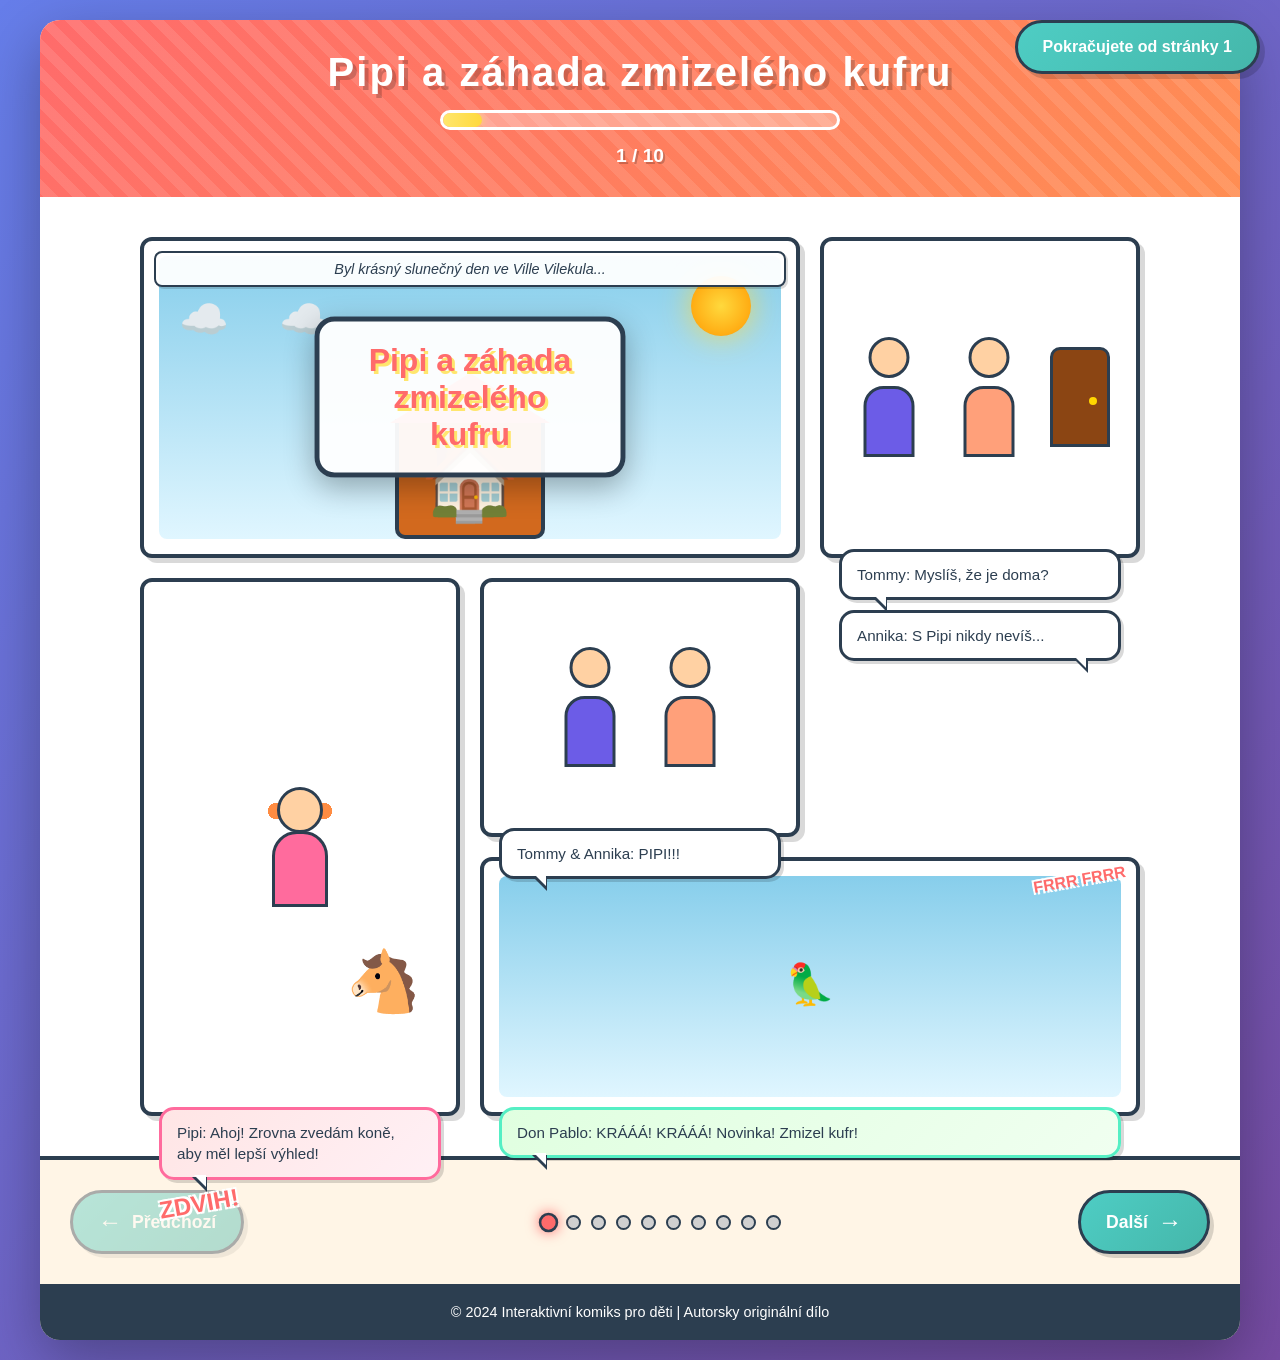
==== episode-01.html @ b70fe783 "Vytvoření landing page s výpisem epizod Změny: - Přejmenován index.html → episode-01.html (první epi" ====
<!DOCTYPE html>
<html lang="cs">
<head>
    <meta charset="UTF-8">
    <meta name="viewport" content="width=device-width, initial-scale=1.0">
    <title>Pipi a záhada zmizelého kufru - Interaktivní komiks</title>
    <link rel="stylesheet" href="styles.css">
</head>
<body>
    <div class="comic-container">
        <!-- Hlavička -->
        <header class="comic-header">
            <h1 class="comic-title">Pipi a záhada zmizelého kufru</h1>
            <div class="progress-bar">
                <div class="progress-fill" id="progressBar"></div>
            </div>
            <p class="page-counter"><span id="currentPage">1</span> / <span id="totalPages">10</span></p>
        </header>

        <!-- Stránky komiksu -->
        <div class="comic-pages" id="comicPages">

            <!-- Stránka 1: Úvod -->
            <div class="page active" data-page="1">
                <div class="panel-grid">
                    <div class="panel panel-large">
                        <div class="scene villa-exterior">
                            <div class="title-overlay">
                                <h2>Pipi a záhada zmizelého kufru</h2>
                            </div>
                            <div class="villa"></div>
                            <div class="sun"></div>
                            <div class="clouds"></div>
                        </div>
                        <div class="caption">Byl krásný slunečný den ve Ville Vilekula...</div>
                    </div>

                    <div class="panel">
                        <div class="scene">
                            <div class="character tommy"></div>
                            <div class="character annika"></div>
                            <div class="door"></div>
                        </div>
                        <div class="speech-bubble left">Tommy: Myslíš, že je doma?</div>
                        <div class="speech-bubble right">Annika: S Pipi nikdy nevíš...</div>
                    </div>

                    <div class="panel panel-tall">
                        <div class="scene">
                            <div class="character pipi lifting-horse"></div>
                            <div class="horse elevated"></div>
                        </div>
                        <div class="speech-bubble pipi-bubble">Pipi: Ahoj! Zrovna zvedám koně, aby měl lepší výhled!</div>
                        <div class="sound-effect">ZDVIH!</div>
                    </div>

                    <div class="panel">
                        <div class="scene">
                            <div class="character tommy shocked"></div>
                            <div class="character annika shocked"></div>
                        </div>
                        <div class="speech-bubble">Tommy & Annika: PIPI!!!</div>
                    </div>

                    <div class="panel panel-wide">
                        <div class="scene sky">
                            <div class="character parrot flying"></div>
                        </div>
                        <div class="speech-bubble parrot-bubble">Don Pablo: KRÁÁÁ! KRÁÁÁ! Novinka! Zmizel kufr!</div>
                        <div class="sound-effect flutter">FRRR FRRR</div>
                    </div>
                </div>
            </div>

            <!-- Stránka 2: Problém -->
            <div class="page" data-page="2">
                <div class="panel-grid">
                    <div class="panel panel-wide">
                        <div class="scene town-hall">
                            <div class="character inspector angry"></div>
                            <div class="briefcase missing"></div>
                        </div>
                        <div class="speech-bubble inspector-bubble">Inspektor Klumpr: Můj kufr s Velmi Důležitými Povoleními ZMIZEL!</div>
                    </div>

                    <div class="panel">
                        <div class="scene">
                            <div class="character inspector pointing"></div>
                        </div>
                        <div class="speech-bubble thought">Určitě za tím stojí TA dívka...</div>
                    </div>

                    <div class="panel">
                        <div class="scene">
                            <div class="character pipi innocent"></div>
                        </div>
                        <div class="speech-bubble pipi-bubble">Pipi: Já? To by mě nenapadlo! ...Ačkoli...</div>
                    </div>

                    <div class="panel panel-large">
                        <div class="scene">
                            <div class="character pipi determined"></div>
                            <div class="character tommy"></div>
                            <div class="character annika"></div>
                        </div>
                        <div class="speech-bubble pipi-bubble">Pomůžeme vám ho najít! Že ano, Tommy a Annika?</div>
                    </div>

                    <div class="panel">
                        <div class="scene">
                            <div class="character inspector worried"></div>
                        </div>
                        <div class="speech-bubble">To mě nějak neuklidňuje...</div>
                        <div class="sound-effect">vzdech</div>
                    </div>
                </div>
            </div>

            <!-- Stránka 3: Začátek pátrání -->
            <div class="page" data-page="3">
                <div class="panel-grid">
                    <div class="panel panel-wide">
                        <div class="scene street">
                            <div class="character pipi detective"></div>
                            <div class="character tommy"></div>
                            <div class="character annika"></div>
                        </div>
                        <div class="caption">Detektivní trio vyráží na pátrání...</div>
                    </div>

                    <div class="panel">
                        <div class="scene">
                            <div class="footprint fish-shaped"></div>
                        </div>
                        <div class="speech-bubble">Pipi: Podívejte! Stopa ve tvaru rybí kosti!</div>
                    </div>

                    <div class="panel">
                        <div class="scene">
                            <div class="character tommy confused"></div>
                        </div>
                        <div class="speech-bubble">Tommy: To je asi otisk z boty rybáře...</div>
                    </div>

                    <div class="panel">
                        <div class="scene neighbor-window">
                            <div class="character neighbor"></div>
                        </div>
                        <div class="speech-bubble">Soused: Viděl jsem podezřelou kočku...</div>
                    </div>

                    <div class="panel panel-tall">
                        <div class="scene">
                            <div class="character pipi thinking"></div>
                        </div>
                        <div class="speech-bubble pipi-bubble thought">Hmm... Kočka? To musíme prozkoumat!</div>
                    </div>
                </div>
            </div>

            <!-- Stránka 4: Absurdní situace #1 -->
            <div class="page" data-page="4">
                <div class="panel-grid">
                    <div class="panel panel-large">
                        <div class="scene harbor">
                            <div class="character pipi super-strong"></div>
                            <div class="ship floating"></div>
                        </div>
                        <div class="speech-bubble pipi-bubble">Zkrátíme si cestu přes přístav!</div>
                        <div class="sound-effect huge">ZVEEEEEDDDDD!</div>
                    </div>

                    <div class="panel">
                        <div class="scene">
                            <div class="character tommy dizzy"></div>
                        </div>
                        <div class="speech-bubble">Tommy: Pipi... to je PARNÍK!</div>
                    </div>

                    <div class="panel">
                        <div class="scene">
                            <div class="character annika scared"></div>
                        </div>
                        <div class="speech-bubble">Annika: A je TĚŽKÝ!</div>
                    </div>

                    <div class="panel panel-wide">
                        <div class="scene">
                            <div class="character pipi carrying-ship"></div>
                            <div class="ship moved"></div>
                        </div>
                        <div class="speech-bubble pipi-bubble">Ach, to je legrace! Vážně lehký!</div>
                    </div>

                    <div class="panel">
                        <div class="scene">
                            <div class="crowd shocked"></div>
                        </div>
                        <div class="sound-effect">ÚŽAS!</div>
                    </div>
                </div>
            </div>

            <!-- Stránka 5: Absurdní situace #2 -->
            <div class="page" data-page="5">
                <div class="panel-grid">
                    <div class="panel panel-wide">
                        <div class="scene old-workshop">
                            <div class="door-frame"></div>
                        </div>
                        <div class="caption">U staré dílny...</div>
                    </div>

                    <div class="panel">
                        <div class="scene">
                            <div class="character pipi leaning"></div>
                            <div class="door solid"></div>
                        </div>
                        <div class="speech-bubble pipi-bubble">Jen se trochu opřu...</div>
                    </div>

                    <div class="panel panel-tall">
                        <div class="scene">
                            <div class="door broken"></div>
                        </div>
                        <div class="sound-effect massive">TŘÁÁÁSK!</div>
                    </div>

                    <div class="panel">
                        <div class="scene">
                            <div class="character pipi oops"></div>
                        </div>
                        <div class="speech-bubble pipi-bubble">Ouha... Možná jsem se opřela moc...</div>
                    </div>

                    <div class="panel">
                        <div class="scene inside-workshop">
                            <div class="old-items"></div>
                        </div>
                        <div class="caption">Ale žádný kufr tam nebyl...</div>
                    </div>
                </div>
            </div>

            <!-- Stránka 6: Don Pablo dramatizuje -->
            <div class="page" data-page="6">
                <div class="panel-grid">
                    <div class="panel panel-large">
                        <div class="scene street-lamp">
                            <div class="character parrot on-lamp"></div>
                            <div class="lamp-post"></div>
                        </div>
                        <div class="speech-bubble parrot-bubble">KRÁÁÁ! Vidím ho! Kufr se pohybuje SÁM!</div>
                    </div>

                    <div class="panel">
                        <div class="scene">
                            <div class="character pipi excited"></div>
                        </div>
                        <div class="speech-bubble pipi-bubble">Kde, kde?!</div>
                    </div>

                    <div class="panel panel-tall">
                        <div class="scene">
                            <div class="character parrot falling"></div>
                        </div>
                        <div class="speech-bubble parrot-bubble">Ááááá! Padááááám!</div>
                        <div class="sound-effect">PLÁC!</div>
                    </div>

                    <div class="panel">
                        <div class="scene">
                            <div class="character pipi catching"></div>
                            <div class="character parrot caught"></div>
                        </div>
                        <div class="speech-bubble pipi-bubble">Mám tě!</div>
                    </div>

                    <div class="panel">
                        <div class="scene">
                            <div class="character parrot dizzy"></div>
                        </div>
                        <div class="speech-bubble parrot-bubble">Tamhle... u pekárny...</div>
                    </div>
                </div>
            </div>

            <!-- Stránka 7: U pekárny -->
            <div class="page" data-page="7">
                <div class="panel-grid">
                    <div class="panel panel-wide">
                        <div class="scene bakery-exterior">
                            <div class="bakery-sign"></div>
                        </div>
                        <div class="caption">Pekárna na rohu náměstí...</div>
                    </div>

                    <div class="panel">
                        <div class="scene">
                            <div class="character pipi sneaking"></div>
                            <div class="character tommy"></div>
                            <div class="character annika"></div>
                        </div>
                        <div class="speech-bubble pipi-bubble whisper">Tiše... sledujeme stopu...</div>
                    </div>

                    <div class="panel panel-large">
                        <div class="scene behind-bakery">
                            <div class="briefcase hidden"></div>
                            <div class="character cat sitting"></div>
                        </div>
                        <div class="caption">A pak to uviděli...</div>
                    </div>

                    <div class="panel">
                        <div class="scene">
                            <div class="character tommy pointing"></div>
                        </div>
                        <div class="speech-bubble">Tommy: TEN KUFR!</div>
                    </div>

                    <div class="panel">
                        <div class="scene">
                            <div class="character cat licking"></div>
                            <div class="briefcase"></div>
                        </div>
                        <div class="speech-bubble">Annika: A ta kočka ho... olizuje?</div>
                    </div>
                </div>
            </div>

            <!-- Stránka 8: Zvrat - řešení záhady -->
            <div class="page" data-page="8">
                <div class="panel-grid">
                    <div class="panel panel-wide">
                        <div class="scene">
                            <div class="character pipi detective-hat"></div>
                            <div class="character cat"></div>
                            <div class="briefcase open"></div>
                        </div>
                        <div class="speech-bubble pipi-bubble">Aha! V kufru je levandulová esence!</div>
                    </div>

                    <div class="panel">
                        <div class="scene">
                            <div class="character cat happy"></div>
                        </div>
                        <div class="speech-bubble">Mňau! ♥</div>
                    </div>

                    <div class="panel">
                        <div class="scene">
                            <div class="character annika understanding"></div>
                        </div>
                        <div class="speech-bubble">Annika: Kočky milují levanduli!</div>
                    </div>

                    <div class="panel panel-large">
                        <div class="scene">
                            <div class="character tommy"></div>
                            <div class="character cat dragging"></div>
                            <div class="drag-marks"></div>
                        </div>
                        <div class="speech-bubble">Tommy: Proto kufr odtáhla až sem!</div>
                    </div>

                    <div class="panel">
                        <div class="scene">
                            <div class="character pipi victorious"></div>
                        </div>
                        <div class="speech-bubble pipi-bubble">Záhada vyřešena!</div>
                        <div class="sound-effect">HURÁ!</div>
                    </div>
                </div>
            </div>

            <!-- Stránka 9: Finále - podmínka -->
            <div class="page" data-page="9">
                <div class="panel-grid">
                    <div class="panel panel-large">
                        <div class="scene town-hall">
                            <div class="character inspector relieved"></div>
                            <div class="briefcase returned"></div>
                        </div>
                        <div class="speech-bubble inspector-bubble">Můj kufr! Děkuji vám!</div>
                    </div>

                    <div class="panel">
                        <div class="scene">
                            <div class="character pipi sly"></div>
                        </div>
                        <div class="speech-bubble pipi-bubble">Počkejte... mám podmínku!</div>
                    </div>

                    <div class="panel panel-wide">
                        <div class="scene">
                            <div class="character inspector nervous"></div>
                        </div>
                        <div class="speech-bubble inspector-bubble worried">Ja-jakou podmínku?</div>
                    </div>

                    <div class="panel">
                        <div class="scene">
                            <div class="character pipi determined"></div>
                        </div>
                        <div class="speech-bubble pipi-bubble">Všechna ta povolení nesmí zakazovat dobrodružství dětí!</div>
                    </div>

                    <div class="panel">
                        <div class="scene">
                            <div class="character inspector thinking"></div>
                        </div>
                        <div class="speech-bubble thought">Nebo by možná zvedla i MĚ...</div>
                    </div>

                    <div class="panel panel-tall">
                        <div class="scene">
                            <div class="character inspector signing"></div>
                            <div class="document"></div>
                        </div>
                        <div class="speech-bubble inspector-bubble">Dobře, dobře... podepíšu!</div>
                        <div class="sound-effect">ŠKRT ŠKRT</div>
                    </div>
                </div>
            </div>

            <!-- Stránka 10: Epilog -->
            <div class="page" data-page="10">
                <div class="panel-grid">
                    <div class="panel panel-large">
                        <div class="scene sunset villa">
                            <div class="villa silhouette"></div>
                            <div class="sunset-sky"></div>
                        </div>
                        <div class="caption">Večer u Villy Vilekula...</div>
                    </div>

                    <div class="panel panel-wide">
                        <div class="scene villa-yard">
                            <div class="character pipi happy"></div>
                            <div class="character tommy waving"></div>
                            <div class="character annika waving"></div>
                        </div>
                        <div class="speech-bubble">Tommy & Annika: Nashledanou, Pipi!</div>
                    </div>

                    <div class="panel">
                        <div class="scene">
                            <div class="character pipi talking-to-horse"></div>
                            <div class="horse"></div>
                        </div>
                        <div class="speech-bubble pipi-bubble">Zítra půjdeme na střechu sledovat červánky, ano?</div>
                    </div>

                    <div class="panel">
                        <div class="scene">
                            <div class="horse nodding"></div>
                        </div>
                        <div class="speech-bubble">Hihhihi!</div>
                    </div>

                    <div class="panel">
                        <div class="scene">
                            <div class="character parrot refusing"></div>
                        </div>
                        <div class="speech-bubble parrot-bubble">KRÁÁÁ! Já ne! Mám strach z výšek!</div>
                    </div>

                    <div class="panel panel-wide">
                        <div class="scene final">
                            <div class="the-end">KONEC</div>
                            <div class="stars"></div>
                        </div>
                    </div>
                </div>
            </div>

        </div>

        <!-- Navigace -->
        <div class="comic-navigation">
            <button id="prevBtn" class="nav-button" disabled>
                <span class="arrow">←</span>
                <span class="label">Předchozí</span>
            </button>

            <div class="page-dots" id="pageDots"></div>

            <button id="nextBtn" class="nav-button">
                <span class="label">Další</span>
                <span class="arrow">→</span>
            </button>
        </div>

        <!-- Footer -->
        <footer class="comic-footer">
            <p>© 2024 Interaktivní komiks pro děti | Autorsky originální dílo</p>
        </footer>
    </div>

    <script src="script.js"></script>
</body>
</html>
---- styles.css ----
/* ========================================
   GLOBÁLNÍ STYLY
   ======================================== */

* {
    margin: 0;
    padding: 0;
    box-sizing: border-box;
}

:root {
    /* Barevná paleta - teplé, dětské, vintage barvy */
    --primary-color: #FF6B6B;
    --secondary-color: #4ECDC4;
    --accent-color: #FFE66D;
    --background-color: #FFF5E6;
    --panel-bg: #FFFFFF;
    --text-color: #2C3E50;
    --shadow-color: rgba(0, 0, 0, 0.15);

    /* Barvy postav */
    --pipi-hair: #FF8C42;
    --pipi-dress: #FF6B9D;
    --pipi-socks: #4ECDC4;
    --tommy-shirt: #6C5CE7;
    --annika-dress: #FFA07A;
    --inspector-suit: #34495E;
    --parrot-green: #55EFC4;
    --parrot-red: #FF6B6B;

    /* Rozměry */
    --panel-border: 4px;
    --border-radius: 12px;
}

body {
    font-family: 'Comic Sans MS', 'Chalkboard SE', 'Comic Neue', cursive, sans-serif;
    background: linear-gradient(135deg, #667eea 0%, #764ba2 100%);
    color: var(--text-color);
    min-height: 100vh;
    padding: 20px;
    overflow-x: hidden;
}

/* ========================================
   HLAVNÍ KONTEJNER
   ======================================== */

.comic-container {
    max-width: 1200px;
    margin: 0 auto;
    background: var(--background-color);
    border-radius: 20px;
    box-shadow: 0 20px 60px rgba(0, 0, 0, 0.3);
    overflow: hidden;
}

/* ========================================
   HLAVIČKA
   ======================================== */

.comic-header {
    background: linear-gradient(135deg, var(--primary-color) 0%, #FF8E53 100%);
    padding: 30px 20px;
    text-align: center;
    position: relative;
    overflow: hidden;
}

.comic-header::before {
    content: '';
    position: absolute;
    top: -50%;
    left: -50%;
    width: 200%;
    height: 200%;
    background: repeating-linear-gradient(
        45deg,
        transparent,
        transparent 10px,
        rgba(255, 255, 255, 0.1) 10px,
        rgba(255, 255, 255, 0.1) 20px
    );
    animation: slide 20s linear infinite;
}

@keyframes slide {
    0% { transform: translate(0, 0); }
    100% { transform: translate(50px, 50px); }
}

.comic-title {
    font-size: 2.5rem;
    color: white;
    text-shadow: 4px 4px 0 rgba(0, 0, 0, 0.2);
    margin-bottom: 15px;
    position: relative;
    z-index: 1;
    letter-spacing: 2px;
}

.progress-bar {
    width: 80%;
    max-width: 400px;
    height: 20px;
    background: rgba(255, 255, 255, 0.3);
    border-radius: 10px;
    margin: 15px auto;
    overflow: hidden;
    position: relative;
    z-index: 1;
    border: 3px solid white;
}

.progress-fill {
    height: 100%;
    background: linear-gradient(90deg, var(--accent-color) 0%, #FFD93D 100%);
    border-radius: 10px;
    transition: width 0.5s ease;
    box-shadow: 0 0 10px rgba(255, 230, 109, 0.8);
}

.page-counter {
    color: white;
    font-size: 1.2rem;
    font-weight: bold;
    position: relative;
    z-index: 1;
    text-shadow: 2px 2px 0 rgba(0, 0, 0, 0.2);
}

/* ========================================
   STRÁNKY KOMIKSU
   ======================================== */

.comic-pages {
    position: relative;
    min-height: 600px;
    background: white;
}

.page {
    display: none;
    padding: 40px 20px;
    animation: fadeIn 0.5s ease;
}

.page.active {
    display: block;
}

@keyframes fadeIn {
    from {
        opacity: 0;
        transform: translateY(20px);
    }
    to {
        opacity: 1;
        transform: translateY(0);
    }
}

/* ========================================
   PANELY
   ======================================== */

.panel-grid {
    display: grid;
    grid-template-columns: repeat(auto-fit, minmax(250px, 1fr));
    gap: 20px;
    max-width: 1000px;
    margin: 0 auto;
}

.panel {
    background: var(--panel-bg);
    border: var(--panel-border) solid var(--text-color);
    border-radius: var(--border-radius);
    padding: 15px;
    position: relative;
    min-height: 200px;
    box-shadow: 5px 5px 0 var(--shadow-color);
    transition: transform 0.3s ease, box-shadow 0.3s ease;
}

.panel:hover {
    transform: translateY(-5px);
    box-shadow: 8px 8px 0 var(--shadow-color);
}

.panel-large {
    grid-column: span 2;
}

.panel-wide {
    grid-column: span 2;
    min-height: 150px;
}

.panel-tall {
    grid-row: span 2;
    min-height: 400px;
}

/* ========================================
   SCÉNY
   ======================================== */

/* Z-INDEX HIERARCHIE:
   - .scene (pozadí): z-index: 1
   - Objekty (.villa, .horse, .briefcase, atd.): z-index: 5
   - .character (postavy): z-index: 5
   - .speech-bubble (bubliny): z-index: 10
   - .caption (titulky): z-index: 15
   - .sound-effect (zvukové efekty): z-index: 20
   - .title-overlay (nadpisy): z-index: 10
*/

.scene {
    width: 100%;
    height: 100%;
    min-height: 150px;
    position: relative;
    display: flex;
    align-items: center;
    justify-content: center;
    overflow: hidden;
    border-radius: 8px;
    z-index: 1;
}

/* Všechny přímé potomky scény (objekty) mají vyšší z-index než pozadí */
.scene > * {
    position: relative;
    z-index: 5;
}

/* Pozadí scén */
.villa-exterior {
    background: linear-gradient(180deg, #87CEEB 0%, #E0F6FF 100%);
}

.town-hall {
    background: linear-gradient(180deg, #D4A574 0%, #F5DEB3 100%);
}

.street {
    background: linear-gradient(180deg, #87CEEB 0%, #C8C8C8 70%);
}

.harbor {
    background: linear-gradient(180deg, #4A90E2 0%, #357ABD 100%);
}

.old-workshop {
    background: linear-gradient(180deg, #8B7355 0%, #D2B48C 100%);
}

.bakery-exterior {
    background: linear-gradient(180deg, #FFE5B4 0%, #FFDAB9 100%);
}

.behind-bakery {
    background: linear-gradient(180deg, #90EE90 0%, #8FBC8F 100%);
}

.sunset.villa {
    background: linear-gradient(180deg, #FF6B6B 0%, #FFE66D 50%, #4ECDC4 100%);
}

.villa-yard {
    background: linear-gradient(180deg, #98D8C8 0%, #6BCF7F 100%);
}

.sky {
    background: linear-gradient(180deg, #87CEEB 0%, #E0F6FF 100%);
}

.neighbor-window {
    background: linear-gradient(180deg, #F5DEB3 0%, #DEB887 100%);
    position: relative;
}

.neighbor-window::before {
    content: '';
    position: absolute;
    top: 50%;
    left: 50%;
    transform: translate(-50%, -50%);
    width: 80%;
    height: 70%;
    background: #87CEEB;
    border: 6px solid #8B4513;
    border-radius: 8px;
    box-shadow: inset 0 0 20px rgba(0, 0, 0, 0.2);
}

.neighbor-window::after {
    content: '';
    position: absolute;
    top: 50%;
    left: 50%;
    transform: translate(-50%, -50%);
    width: 80%;
    height: 3px;
    background: #8B4513;
    z-index: 2;
}

.final {
    background: linear-gradient(135deg, #667eea 0%, #764ba2 100%);
}

/* ========================================
   POSTAVY (CSS ilustrace)
   ======================================== */

.character {
    position: relative;
    width: 80px;
    height: 120px;
    margin: 10px;
    z-index: 5;
}

/* PIPI */
.character.pipi::before {
    content: '';
    position: absolute;
    bottom: 0;
    left: 50%;
    transform: translateX(-50%);
    width: 50px;
    height: 70px;
    background: var(--pipi-dress);
    border-radius: 25px 25px 0 0;
    border: 3px solid var(--text-color);
}

.character.pipi::after {
    content: '';
    position: absolute;
    top: 0;
    left: 50%;
    transform: translateX(-50%);
    width: 40px;
    height: 40px;
    background: #FFD1A3;
    border-radius: 50%;
    border: 3px solid var(--text-color);
}

/* Pipi vlasy (copy) */
.character.pipi {
    background:
        radial-gradient(circle at 20% 20%, var(--pipi-hair) 8px, transparent 8px),
        radial-gradient(circle at 80% 20%, var(--pipi-hair) 8px, transparent 8px);
    background-repeat: no-repeat;
}

/* Tommy */
.character.tommy::before {
    content: '';
    position: absolute;
    bottom: 0;
    left: 50%;
    transform: translateX(-50%);
    width: 45px;
    height: 65px;
    background: var(--tommy-shirt);
    border-radius: 20px 20px 0 0;
    border: 3px solid var(--text-color);
}

.character.tommy::after {
    content: '';
    position: absolute;
    top: 0;
    left: 50%;
    transform: translateX(-50%);
    width: 35px;
    height: 35px;
    background: #FFD1A3;
    border-radius: 50%;
    border: 3px solid var(--text-color);
}

/* Annika */
.character.annika::before {
    content: '';
    position: absolute;
    bottom: 0;
    left: 50%;
    transform: translateX(-50%);
    width: 45px;
    height: 65px;
    background: var(--annika-dress);
    border-radius: 20px 20px 0 0;
    border: 3px solid var(--text-color);
}

.character.annika::after {
    content: '';
    position: absolute;
    top: 0;
    left: 50%;
    transform: translateX(-50%);
    width: 35px;
    height: 35px;
    background: #FFD1A3;
    border-radius: 50%;
    border: 3px solid var(--text-color);
}

/* Inspektor */
.character.inspector::before {
    content: '';
    position: absolute;
    bottom: 0;
    left: 50%;
    transform: translateX(-50%);
    width: 50px;
    height: 75px;
    background: var(--inspector-suit);
    border-radius: 25px 25px 0 0;
    border: 3px solid var(--text-color);
}

.character.inspector::after {
    content: '👨‍💼';
    position: absolute;
    top: 0;
    left: 50%;
    transform: translateX(-50%);
    font-size: 35px;
}

/* Soused */
.character.neighbor {
    width: 70px;
    height: 90px;
    z-index: 10;
}

.character.neighbor::before {
    content: '';
    position: absolute;
    bottom: -20px;
    left: 50%;
    transform: translateX(-50%);
    width: 50px;
    height: 60px;
    background: #5D8AA8;
    border-radius: 25px 25px 0 0;
    border: 3px solid var(--text-color);
}

.character.neighbor::after {
    content: '👨';
    position: absolute;
    top: 10px;
    left: 50%;
    transform: translateX(-50%);
    font-size: 40px;
    animation: peekaboo 3s ease-in-out infinite;
}

@keyframes peekaboo {
    0%, 100% { transform: translateX(-50%) translateY(0); }
    50% { transform: translateX(-50%) translateY(-5px); }
}

/* Papoušek */
.character.parrot {
    width: 50px;
    height: 50px;
}

.character.parrot::before {
    content: '🦜';
    font-size: 40px;
    position: absolute;
    top: 0;
    left: 0;
    animation: bobbing 2s ease-in-out infinite;
}

@keyframes bobbing {
    0%, 100% { transform: translateY(0); }
    50% { transform: translateY(-10px); }
}

.character.parrot.flying::before {
    animation: flying 3s ease-in-out infinite;
}

@keyframes flying {
    0%, 100% { transform: translate(0, 0) rotate(0deg); }
    25% { transform: translate(10px, -10px) rotate(5deg); }
    75% { transform: translate(-10px, -10px) rotate(-5deg); }
}

/* Kočka */
.character.cat {
    width: 60px;
    height: 40px;
}

.character.cat::before {
    content: '🐱';
    font-size: 35px;
    position: absolute;
    bottom: 0;
}

/* Kůň */
.horse {
    position: absolute;
    bottom: 10px;
    right: 20px;
    font-size: 60px;
}

.horse::before {
    content: '🐴';
}

.horse.elevated {
    bottom: 80px;
    animation: lifted 1s ease-in-out;
}

@keyframes lifted {
    0% { bottom: 10px; }
    100% { bottom: 80px; }
}

/* ========================================
   OBJEKTY
   ======================================== */

/* Vila */
.villa {
    position: absolute;
    bottom: 0;
    left: 50%;
    transform: translateX(-50%);
    width: 150px;
    height: 120px;
    background: #D2691E;
    border: 4px solid var(--text-color);
    border-radius: 0 0 10px 10px;
}

.villa::before {
    content: '';
    position: absolute;
    top: -50px;
    left: 50%;
    transform: translateX(-50%);
    width: 0;
    height: 0;
    border-left: 80px solid transparent;
    border-right: 80px solid transparent;
    border-bottom: 50px solid #8B4513;
    border-bottom-color: var(--primary-color);
}

.villa::after {
    content: '🏠';
    position: absolute;
    top: 50%;
    left: 50%;
    transform: translate(-50%, -50%);
    font-size: 80px;
}

/* Slunce */
.sun {
    position: absolute;
    top: 20px;
    right: 30px;
    width: 60px;
    height: 60px;
    background: radial-gradient(circle, #FFD93D 0%, #FF9800 100%);
    border-radius: 50%;
    box-shadow: 0 0 30px rgba(255, 217, 61, 0.8);
    animation: pulse 3s ease-in-out infinite;
}

@keyframes pulse {
    0%, 100% { transform: scale(1); }
    50% { transform: scale(1.1); }
}

/* Mraky */
.clouds {
    position: absolute;
    top: 40px;
    left: 20px;
}

.clouds::before,
.clouds::after {
    content: '☁️';
    font-size: 40px;
    position: absolute;
    animation: drift 20s linear infinite;
}

.clouds::after {
    left: 100px;
    animation-delay: 5s;
}

@keyframes drift {
    0% { transform: translateX(0); }
    100% { transform: translateX(300px); }
}

/* Kufr */
.briefcase {
    position: relative;
    width: 70px;
    height: 50px;
    background: #8B4513;
    border: 3px solid var(--text-color);
    border-radius: 5px;
    margin: 20px auto;
}

.briefcase::before {
    content: '';
    position: absolute;
    top: -8px;
    left: 50%;
    transform: translateX(-50%);
    width: 30px;
    height: 10px;
    background: #654321;
    border: 2px solid var(--text-color);
    border-radius: 3px;
}

.briefcase::after {
    content: '💼';
    position: absolute;
    top: 50%;
    left: 50%;
    transform: translate(-50%, -50%);
    font-size: 35px;
}

.briefcase.missing {
    opacity: 0.3;
    filter: blur(2px);
}

/* Dveře */
.door {
    width: 60px;
    height: 100px;
    background: #8B4513;
    border: 3px solid var(--text-color);
    border-radius: 10px 10px 0 0;
    position: relative;
    margin: 0 auto;
}

.door::after {
    content: '';
    position: absolute;
    right: 10px;
    top: 50%;
    width: 8px;
    height: 8px;
    background: gold;
    border-radius: 50%;
}

.door.broken {
    transform: rotate(20deg) translateY(20px);
    opacity: 0.5;
    animation: fall 0.5s ease;
}

@keyframes fall {
    0% { transform: rotate(0) translateY(0); }
    100% { transform: rotate(20deg) translateY(20px); }
}

/* Loď */
.ship {
    position: absolute;
    bottom: 20px;
    left: 20%;
    font-size: 80px;
}

.ship::before {
    content: '🚢';
}

.ship.moved {
    left: 60%;
    animation: moveShip 2s ease;
}

@keyframes moveShip {
    0% { left: 20%; }
    100% { left: 60%; }
}

/* Lampa */
.lamp-post {
    position: absolute;
    bottom: 0;
    left: 50%;
    transform: translateX(-50%);
    width: 10px;
    height: 120px;
    background: #444;
    border-radius: 5px;
}

.lamp-post::before {
    content: '';
    position: absolute;
    top: 0;
    left: 50%;
    transform: translateX(-50%);
    width: 40px;
    height: 40px;
    background: radial-gradient(circle, #FFD93D 0%, #FFA500 100%);
    border-radius: 50%;
    border: 3px solid #444;
    box-shadow: 0 0 20px rgba(255, 217, 61, 0.6);
}

/* Cedule pekárny */
.bakery-sign {
    position: absolute;
    top: 20px;
    left: 50%;
    transform: translateX(-50%);
    padding: 10px 20px;
    background: white;
    border: 3px solid var(--text-color);
    border-radius: 8px;
    font-weight: bold;
    font-size: 1.2rem;
}

.bakery-sign::before {
    content: '🥖 PEKÁRNA 🥐';
}

/* Stopa ve tvaru rybí kosti */
.footprint.fish-shaped {
    position: relative;
    width: 100px;
    height: 150px;
    margin: 20px auto;
}

.footprint.fish-shaped::before {
    content: '';
    position: absolute;
    top: 50%;
    left: 50%;
    transform: translate(-50%, -50%);
    width: 80px;
    height: 120px;
    background:
        /* Hlavní otisk boty */
        linear-gradient(180deg, #8B7355 0%, #A0826D 100%);
    border-radius: 40px 40px 20px 20px;
    border: 3px solid var(--text-color);
    opacity: 0.7;
}

/* Rybí kost pattern uvnitř */
.footprint.fish-shaped::after {
    content: '🐟';
    position: absolute;
    top: 50%;
    left: 50%;
    transform: translate(-50%, -50%) rotate(-90deg);
    font-size: 60px;
    opacity: 0.4;
    filter: grayscale(100%);
}

/* Alternativně - detailnější CSS ilustrace rybí kosti */
.footprint.fish-shaped {
    background:
        /* Páteř */
        linear-gradient(90deg, transparent 48%, #8B7355 48%, #8B7355 52%, transparent 52%),
        /* Žebra */
        repeating-linear-gradient(
            45deg,
            transparent,
            transparent 8px,
            #8B7355 8px,
            #8B7355 10px,
            transparent 10px,
            transparent 20px
        ),
        repeating-linear-gradient(
            -45deg,
            transparent,
            transparent 8px,
            #8B7355 8px,
            #8B7355 10px,
            transparent 10px,
            transparent 20px
        );
    background-size: 100% 100%, 50% 100%, 50% 100%;
    background-position: center, left center, right center;
    border: 3px dashed #654321;
    border-radius: 10px;
    box-shadow: 0 4px 8px rgba(0, 0, 0, 0.2);
}

/* ========================================
   BUBLINY S TEXTEM
   ======================================== */

.speech-bubble {
    position: relative;
    background: white;
    border: 3px solid var(--text-color);
    border-radius: 15px;
    padding: 12px 15px;
    margin: 10px 0;
    font-size: 0.95rem;
    line-height: 1.4;
    box-shadow: 3px 3px 0 var(--shadow-color);
    z-index: 10;
}

.speech-bubble::before {
    content: '';
    position: absolute;
    bottom: -15px;
    left: 30px;
    width: 0;
    height: 0;
    border-left: 15px solid transparent;
    border-right: 0px solid transparent;
    border-top: 15px solid var(--text-color);
}

.speech-bubble::after {
    content: '';
    position: absolute;
    bottom: -10px;
    left: 32px;
    width: 0;
    height: 0;
    border-left: 12px solid transparent;
    border-right: 0px solid transparent;
    border-top: 12px solid white;
}

.speech-bubble.left::before {
    left: 30px;
}

.speech-bubble.right::before {
    left: auto;
    right: 30px;
}

.speech-bubble.right::after {
    left: auto;
    right: 32px;
}

.speech-bubble.pipi-bubble {
    background: linear-gradient(135deg, #FFE5E5 0%, #FFF0F5 100%);
    border-color: var(--pipi-dress);
}

.speech-bubble.inspector-bubble {
    background: #E8E8E8;
    border-color: var(--inspector-suit);
}

.speech-bubble.parrot-bubble {
    background: linear-gradient(135deg, #E0FFE0 0%, #F0FFF0 100%);
    border-color: var(--parrot-green);
}

.speech-bubble.thought {
    border-style: dashed;
    background: #F0F0F0;
}

.speech-bubble.thought::before,
.speech-bubble.thought::after {
    display: none;
}

.speech-bubble.whisper {
    font-size: 0.8rem;
    font-style: italic;
}

/* ========================================
   TITULKY A EFEKTY
   ======================================== */

.caption {
    position: absolute;
    top: 10px;
    left: 10px;
    right: 10px;
    background: rgba(255, 255, 255, 0.95);
    border: 2px solid var(--text-color);
    border-radius: 8px;
    padding: 8px 12px;
    font-size: 0.9rem;
    font-style: italic;
    text-align: center;
    box-shadow: 2px 2px 0 var(--shadow-color);
    z-index: 15;
}

.sound-effect {
    position: absolute;
    font-weight: bold;
    font-size: 1.5rem;
    color: var(--primary-color);
    text-shadow: 2px 2px 0 white, -2px -2px 0 white, 2px -2px 0 white, -2px 2px 0 white;
    transform: rotate(-10deg);
    animation: bounce 0.5s ease infinite alternate;
    z-index: 20;
}

@keyframes bounce {
    from { transform: rotate(-10deg) scale(1); }
    to { transform: rotate(-10deg) scale(1.1); }
}

.sound-effect.huge {
    font-size: 2rem;
    top: 20%;
    right: 10%;
}

.sound-effect.massive {
    font-size: 2.5rem;
    top: 50%;
    left: 50%;
    transform: translate(-50%, -50%) rotate(-15deg);
}

.sound-effect.flutter {
    font-size: 1rem;
    top: 10px;
    right: 10px;
}

.title-overlay {
    position: absolute;
    top: 50%;
    left: 50%;
    transform: translate(-50%, -50%);
    background: rgba(255, 255, 255, 0.95);
    border: 5px solid var(--text-color);
    border-radius: 20px;
    padding: 20px 40px;
    box-shadow: 0 10px 30px rgba(0, 0, 0, 0.3);
    z-index: 10;
}

.title-overlay h2 {
    font-size: 2rem;
    color: var(--primary-color);
    text-shadow: 3px 3px 0 var(--accent-color);
    text-align: center;
}

.the-end {
    font-size: 4rem;
    font-weight: bold;
    color: white;
    text-shadow: 5px 5px 0 rgba(0, 0, 0, 0.3);
    text-align: center;
    animation: pulse 2s ease-in-out infinite;
}

.stars {
    position: absolute;
    width: 100%;
    height: 100%;
    background-image:
        radial-gradient(circle, white 2px, transparent 2px),
        radial-gradient(circle, white 1px, transparent 1px),
        radial-gradient(circle, white 1.5px, transparent 1.5px);
    background-size: 100px 100px, 150px 150px, 200px 200px;
    background-position: 0 0, 50px 50px, 100px 100px;
    animation: twinkle 3s ease-in-out infinite;
}

@keyframes twinkle {
    0%, 100% { opacity: 0.5; }
    50% { opacity: 1; }
}

/* ========================================
   NAVIGACE
   ======================================== */

.comic-navigation {
    display: flex;
    justify-content: space-between;
    align-items: center;
    padding: 30px;
    background: var(--background-color);
    border-top: 4px solid var(--text-color);
}

.nav-button {
    display: flex;
    align-items: center;
    gap: 10px;
    padding: 15px 25px;
    font-size: 1.1rem;
    font-weight: bold;
    font-family: inherit;
    color: white;
    background: linear-gradient(135deg, var(--secondary-color) 0%, #45B7AA 100%);
    border: 3px solid var(--text-color);
    border-radius: 50px;
    cursor: pointer;
    transition: all 0.3s ease;
    box-shadow: 4px 4px 0 var(--shadow-color);
}

.nav-button:hover:not(:disabled) {
    transform: translateY(-3px);
    box-shadow: 6px 6px 0 var(--shadow-color);
}

.nav-button:active:not(:disabled) {
    transform: translateY(0);
    box-shadow: 2px 2px 0 var(--shadow-color);
}

.nav-button:disabled {
    opacity: 0.4;
    cursor: not-allowed;
}

.nav-button .arrow {
    font-size: 1.5rem;
}

/* Tečky pro stránky */
.page-dots {
    display: flex;
    gap: 10px;
    flex-wrap: wrap;
    justify-content: center;
    max-width: 400px;
}

.page-dot {
    width: 15px;
    height: 15px;
    border-radius: 50%;
    background: #D0D0D0;
    border: 2px solid var(--text-color);
    cursor: pointer;
    transition: all 0.3s ease;
}

.page-dot:hover {
    transform: scale(1.2);
}

.page-dot.active {
    background: var(--primary-color);
    box-shadow: 0 0 10px var(--primary-color);
    transform: scale(1.3);
}

/* ========================================
   FOOTER
   ======================================== */

.comic-footer {
    text-align: center;
    padding: 20px;
    background: var(--text-color);
    color: white;
    font-size: 0.9rem;
}

/* ========================================
   RESPONZIVNÍ DESIGN
   ======================================== */

@media (max-width: 768px) {
    .comic-title {
        font-size: 1.8rem;
    }

    .panel-grid {
        grid-template-columns: 1fr;
    }

    .panel-large,
    .panel-wide,
    .panel-tall {
        grid-column: span 1;
        grid-row: span 1;
        min-height: 200px;
    }

    .nav-button .label {
        display: none;
    }

    .page-dots {
        gap: 8px;
    }

    .page-dot {
        width: 12px;
        height: 12px;
    }
}

@media (max-width: 480px) {
    body {
        padding: 10px;
    }

    .comic-title {
        font-size: 1.5rem;
    }

    .page {
        padding: 20px 10px;
    }

    .comic-navigation {
        padding: 20px 15px;
    }

    .nav-button {
        padding: 12px 20px;
    }
}

/* ========================================
   ANIMACE PRO INTERAKTIVITU
   ======================================== */

.panel.clicked {
    animation: pop 0.3s ease;
}

@keyframes pop {
    0%, 100% { transform: scale(1); }
    50% { transform: scale(1.05); }
}

/* Hovering efekty pro postavy */
.character {
    transition: transform 0.3s ease;
}

.character:hover {
    transform: scale(1.1);
    filter: drop-shadow(0 5px 10px rgba(0, 0, 0, 0.3));
}

/* ========================================
   PRINT STYLES
   ======================================== */

@media print {
    body {
        background: white;
    }

    .comic-navigation,
    .comic-header .progress-bar,
    .comic-footer {
        display: none;
    }

    .page {
        display: block !important;
        page-break-after: always;
    }
}
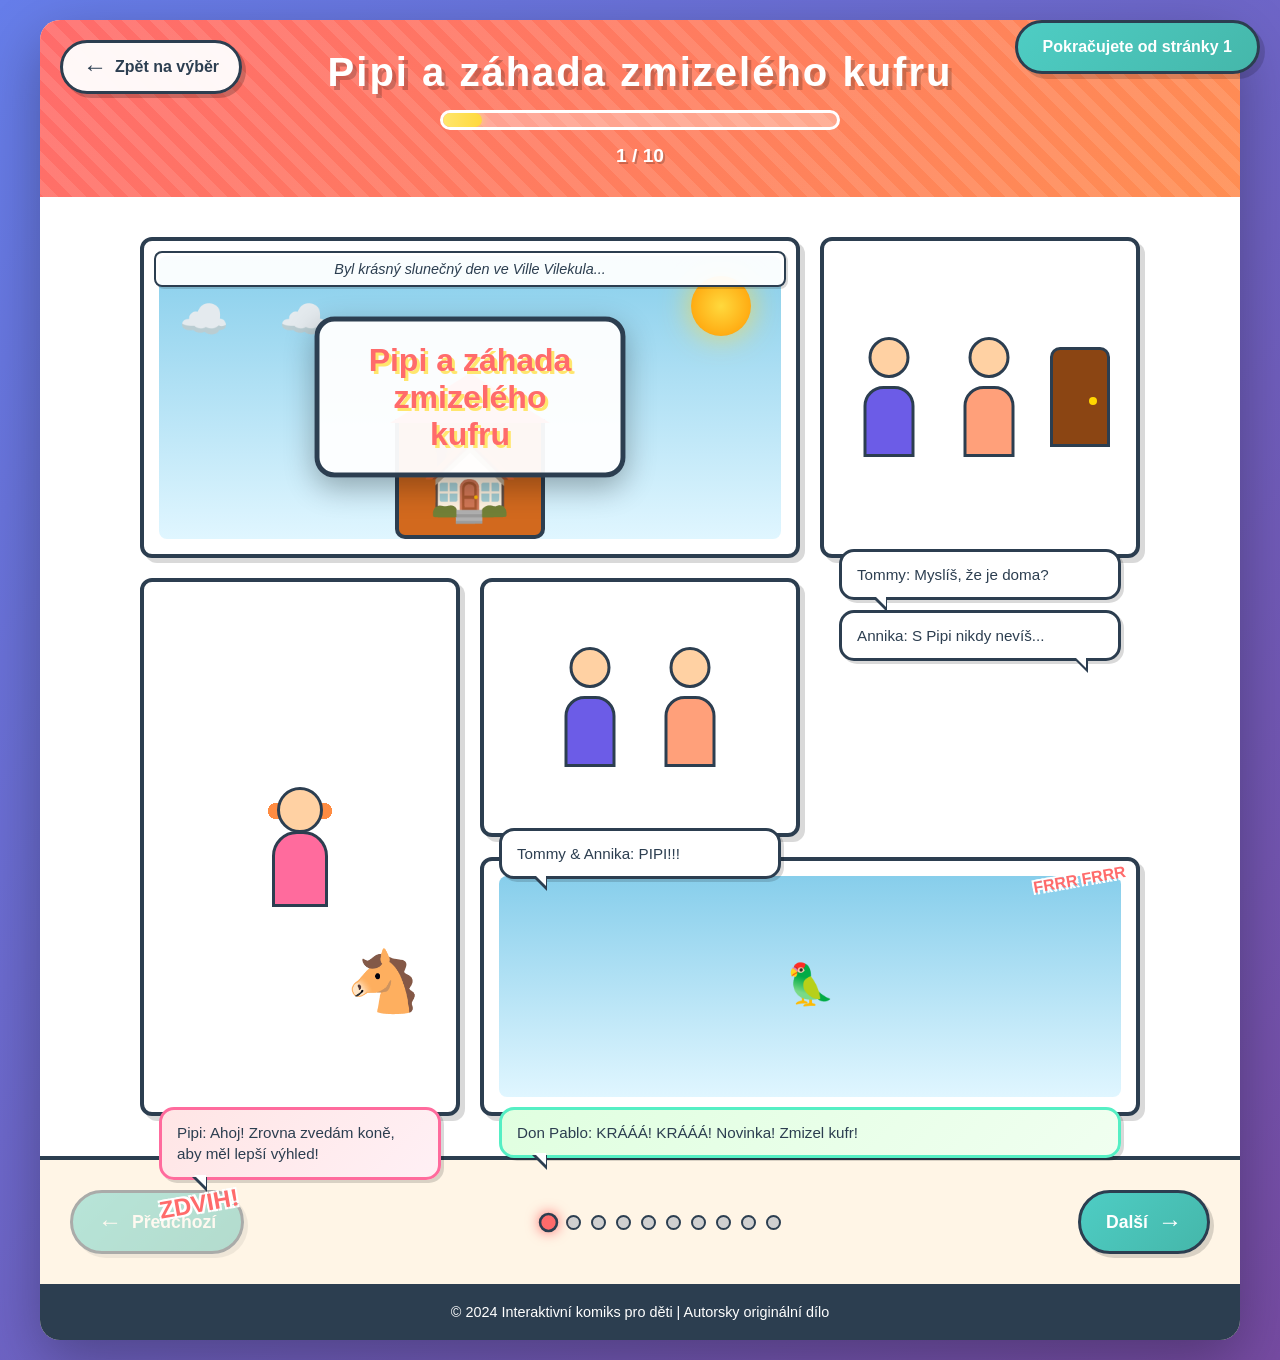
==== commit 1fc1f0aa: "Přidání tlačítka Zpět na landing page v epizodě Změny: - Přidáno tlačítko "Zpět na výběr" v levém ho" ====
--- a/episode-01.html
+++ b/episode-01.html
@@ -10,6 +10,10 @@
     <div class="comic-container">
         <!-- Hlavička -->
         <header class="comic-header">
+            <a href="index.html" class="back-button" title="Zpět na výběr epizod">
+                <span class="back-arrow">←</span>
+                <span class="back-text">Zpět na výběr</span>
+            </a>
             <h1 class="comic-title">Pipi a záhada zmizelého kufru</h1>
             <div class="progress-bar">
                 <div class="progress-fill" id="progressBar"></div>
--- a/styles.css
+++ b/styles.css
@@ -87,6 +87,52 @@
 @keyframes slide {
     0% { transform: translate(0, 0); }
     100% { transform: translate(50px, 50px); }
+}
+
+/* Back button */
+.back-button {
+    position: absolute;
+    top: 20px;
+    left: 20px;
+    display: flex;
+    align-items: center;
+    gap: 8px;
+    padding: 12px 20px;
+    background: rgba(255, 255, 255, 0.95);
+    color: var(--text-color);
+    text-decoration: none;
+    border: 3px solid var(--text-color);
+    border-radius: 50px;
+    font-weight: bold;
+    font-size: 1rem;
+    box-shadow: 4px 4px 0 rgba(0, 0, 0, 0.2);
+    transition: all 0.3s ease;
+    z-index: 10;
+}
+
+.back-button:hover {
+    transform: translateY(-3px);
+    box-shadow: 6px 6px 0 rgba(0, 0, 0, 0.2);
+    background: white;
+}
+
+.back-button:active {
+    transform: translateY(0);
+    box-shadow: 2px 2px 0 rgba(0, 0, 0, 0.2);
+}
+
+.back-arrow {
+    font-size: 1.5rem;
+    line-height: 1;
+    transition: transform 0.3s ease;
+}
+
+.back-button:hover .back-arrow {
+    transform: translateX(-3px);
+}
+
+.back-text {
+    font-family: inherit;
 }
 
 .comic-title {
@@ -1108,6 +1154,21 @@
         font-size: 1.8rem;
     }
 
+    .back-button {
+        top: 15px;
+        left: 15px;
+        padding: 10px 15px;
+        font-size: 0.9rem;
+    }
+
+    .back-text {
+        display: none;
+    }
+
+    .back-arrow {
+        font-size: 1.3rem;
+    }
+
     .panel-grid {
         grid-template-columns: 1fr;
     }
